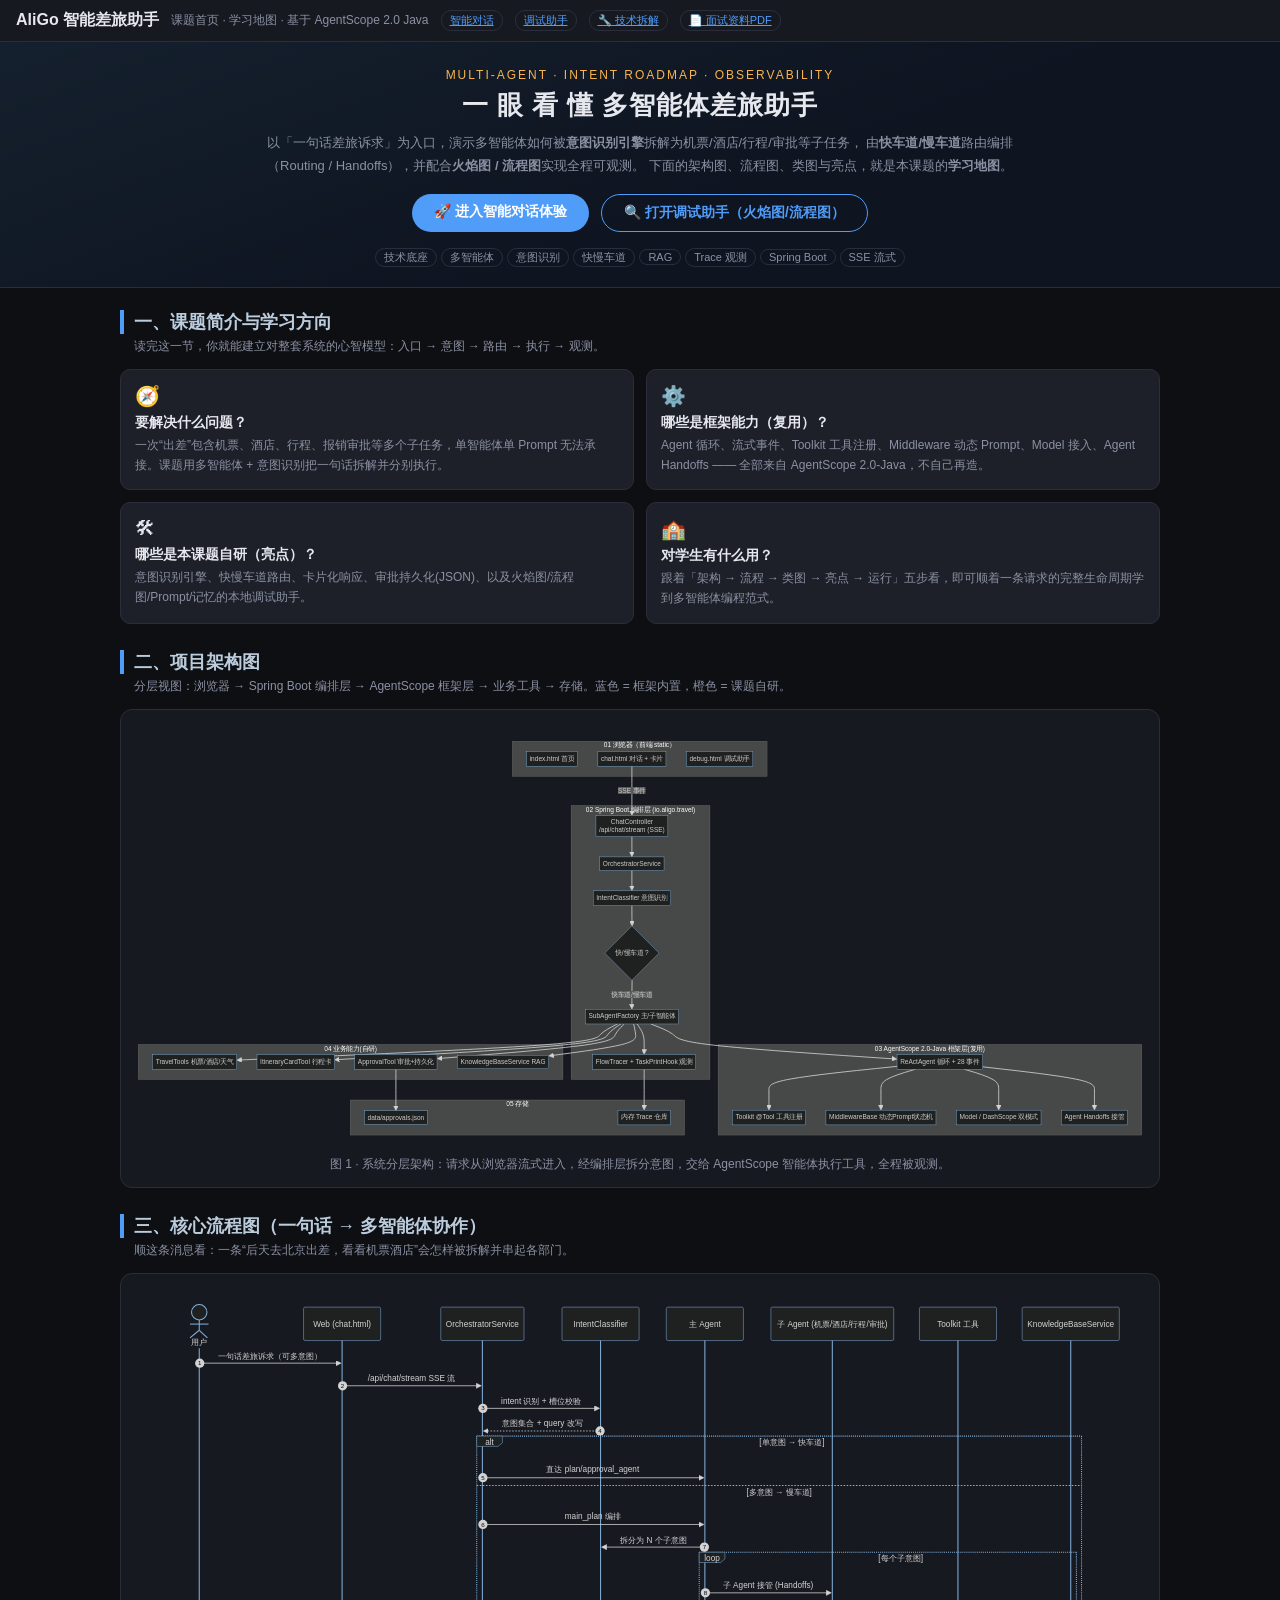
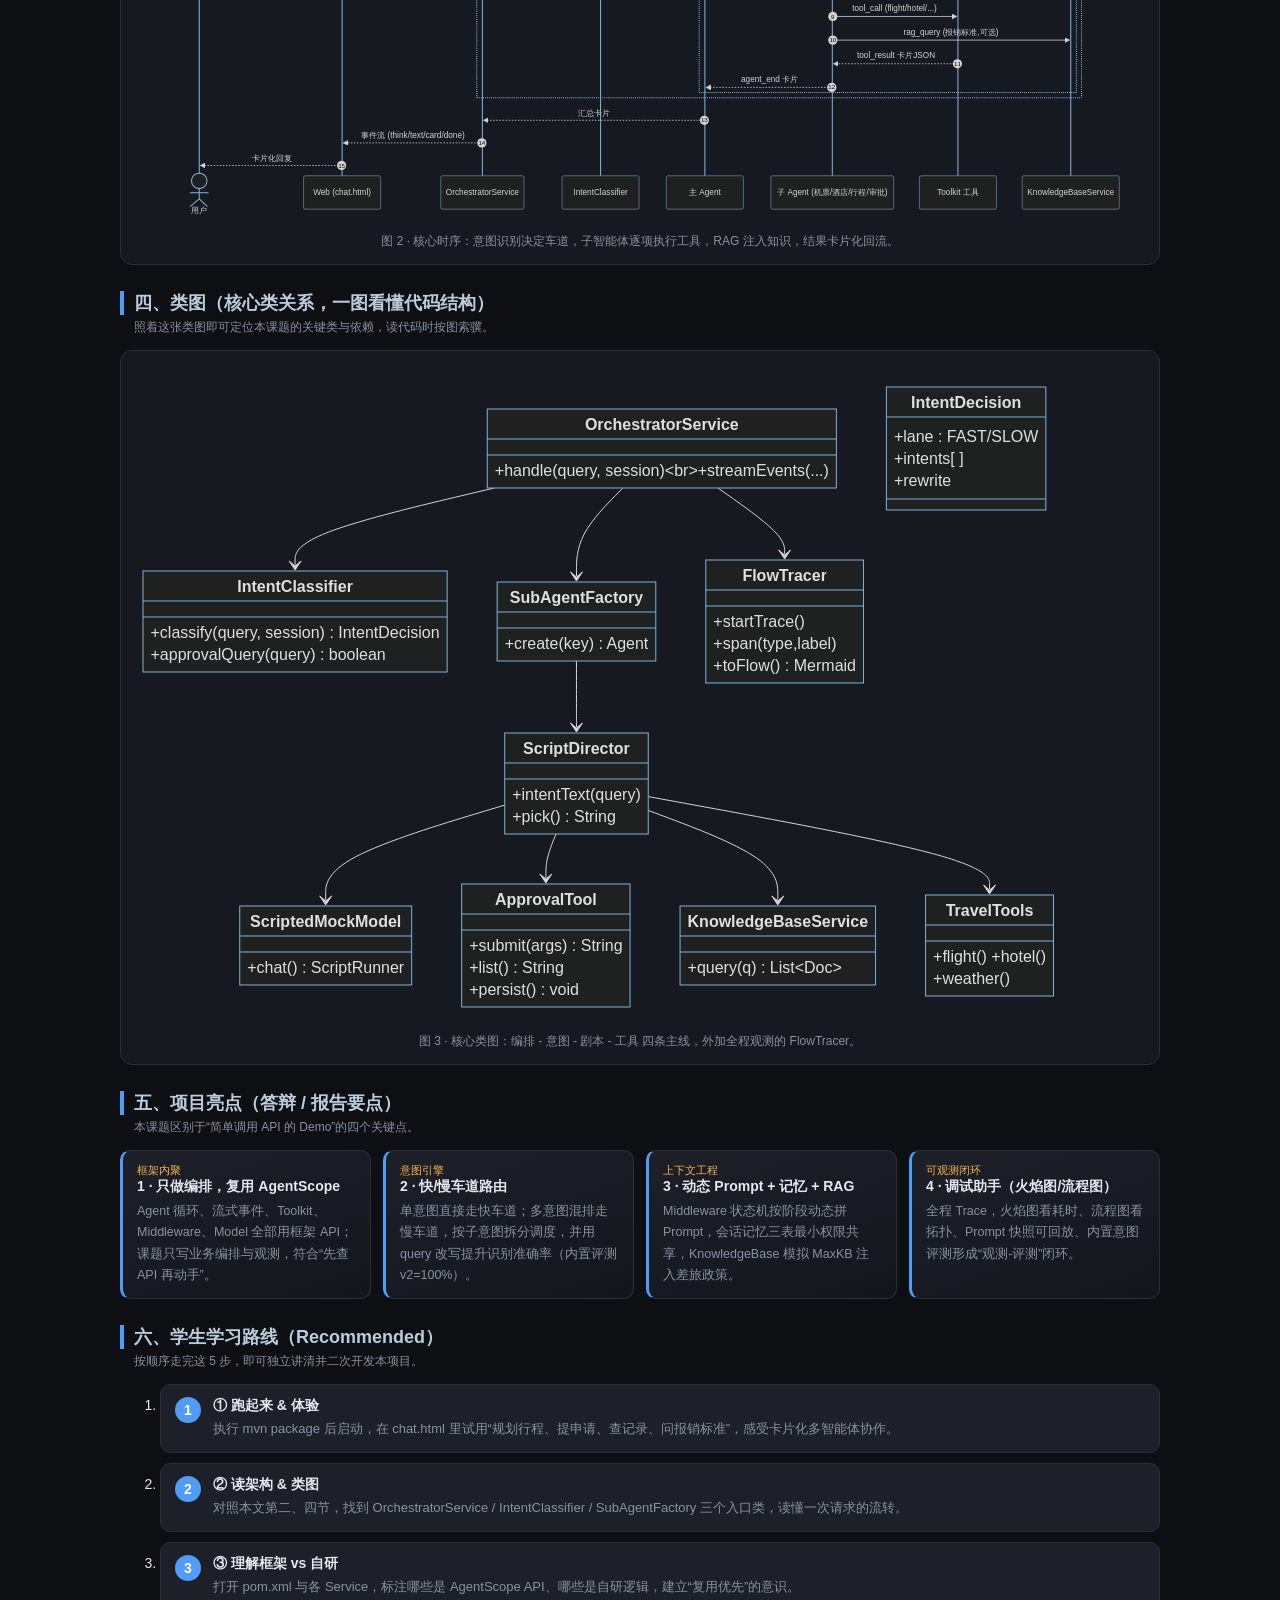
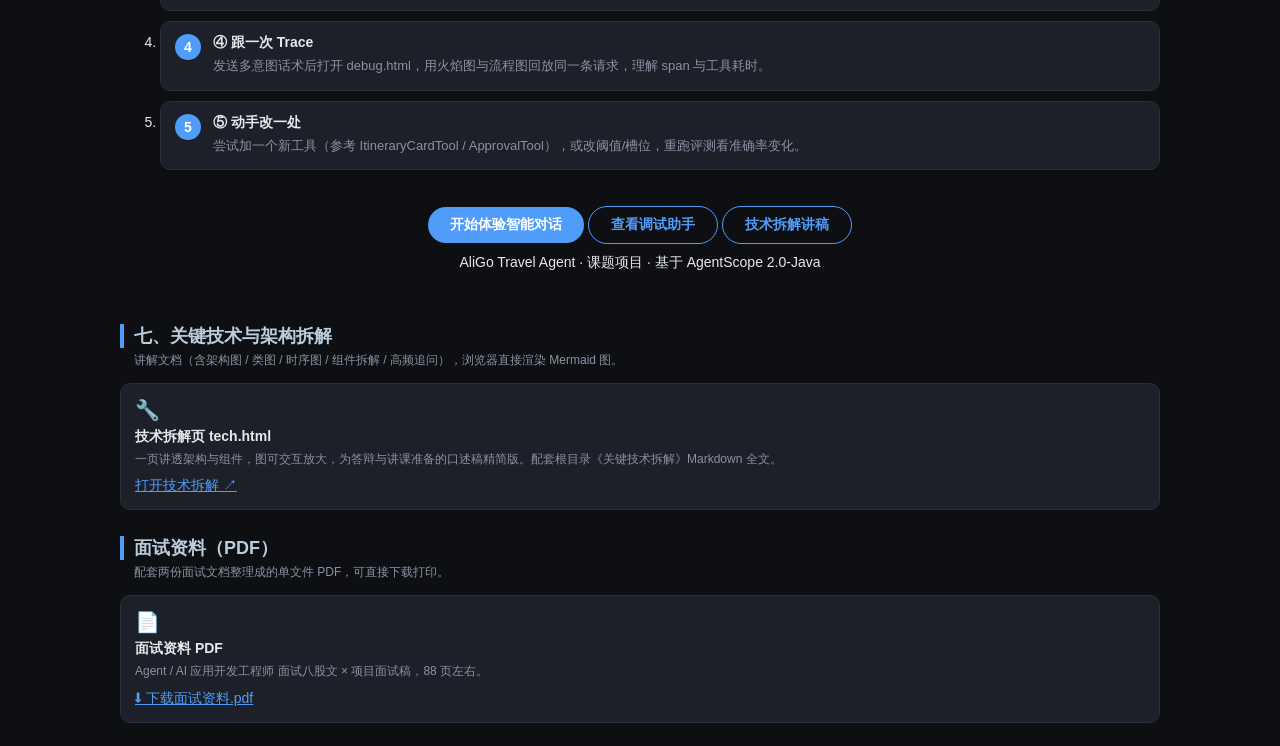
==== src/main/resources/static/index.html @ 4bcbe048 "feat: 基于 AgentScope 2.0-Java 的多智能体差旅助手（Spring Boot） 主规划 Agent + 行程/信息/知识库/审批 4 个子 Agent 编排； 快/慢车道路由 " ====
<!DOCTYPE html>
<html lang="zh-CN">
<head>
<meta charset="UTF-8">
<meta name="viewport" content="width=device-width, initial-scale=1.0">
<title>AliGo 智能差旅助手 · 课题首页（基于 AgentScope 2.0 Java）</title>
<link rel="stylesheet" href="app.css">
<style>
  body { background: var(--bg); }
  .home-hero { padding: 26px 36px 18px; text-align: center; background: linear-gradient(160deg,#15202e,#0e1420 60%); border-bottom: 1px solid var(--line); }
  .home-hero h1 { font-size: 26px; margin: 6px 0 8px; letter-spacing: 1px; }
  .home-hero .tagline { color: var(--muted); font-size: 13px; max-width: 760px; margin: 0 auto 16px; line-height: 1.8; }
  .home-hero .cta { display: flex; gap: 12px; justify-content: center; flex-wrap: wrap; }
  .cta a { display: inline-block; padding: 9px 22px; border-radius: 22px; text-decoration: none; font-size: 14px; font-weight: 600; background: var(--accent); color: #fff; border: none; }
  .cta a.ghost { background: transparent; border: 1px solid var(--accent); color: var(--accent); }
  section { max-width: 1080px; margin: 10px auto 26px; padding: 0 20px; }
  section > h2 { font-size: 18px; margin: 22px 0 4px; color: #bcd; border-left: 4px solid var(--accent); padding-left: 10px; }
  section > .sub { color: var(--muted); font-size: 12px; margin: 2px 0 14px; padding-left: 14px; }
  .boxes { display: grid; grid-template-columns: repeat(auto-fit,minmax(210px,1fr)); gap: 12px; margin-top: 12px; }
  .boxx { background: var(--panel2); border: 1px solid var(--line); border-radius: 10px; padding: 14px; }
  .boxx .ic { font-size: 20px; }
  .boxx h4 { margin: 6px 0 4px; font-size: 14px; }
  .boxx p { margin: 0; color: var(--muted); font-size: 12px; line-height: 1.65; }
  .diagram { background: var(--panel); border: 1px solid var(--line); border-radius: 12px; padding: 14px; margin-top: 10px; }
  .diagram .cap { color: var(--muted); font-size: 12px; margin-top: 10px; text-align: center; }
  .mermaid { background: transparent; }
  .two-col { display: grid; grid-template-columns: 1fr 1fr; gap: 12px; }
  @media (max-width: 900px){ .two-col{grid-template-columns:1fr} }
  .learn ol { margin: 0; padding-left: 0; counter-reset: step; list-style: none; }
  .learn li { background: var(--panel2); border: 1px solid var(--line); border-radius: 10px; padding: 12px 14px; margin-bottom: 10px; counter-increment: step; position: relative; padding-left: 52px; }
  .learn li::before { content: counter(step); position: absolute; left: 14px; top: 12px; width: 26px; height: 26px; background: var(--accent); color: #fff; text-align: center; line-height: 26px; border-radius: 50%; font-weight: 700; }
  .learn li b { display: block; margin-bottom: 3px; font-size: 14px; }
  .learn li span { color: var(--muted); font-size: 13px; line-height: 1.7; }
  .chip { display:inline-block; padding:1px 8px; border-radius:10px; font-size:11px; border:1px solid var(--line); color:var(--muted); margin:2px; }
  .highlight-grid { display:grid; grid-template-columns:repeat(auto-fit,minmax(230px,1fr)); gap:12px; margin-top:10px; }
  .hl { background: linear-gradient(160deg,var(--panel2),var(--card)); border:1px solid var(--line); border-left:3px solid var(--accent); border-radius:10px; padding:12px 14px; }
  .hl h4 { margin:0 0 5px; font-size:14px; }
  .hl p { margin:0; color:var(--muted); font-size:12.5px; line-height:1.7; }
  .hl .tag { font-size:11px; color:var(--slow); }
  .home-cta-end { text-align:center; padding: 10px 0 30px; }
</style>
</head>
<body>

<header>
  <h1>AliGo 智能差旅助手</h1>
  <span class="sub">课题首页 · 学习地图 · 基于 AgentScope 2.0 Java</span>
  <a class="badge link" href="chat.html" target="_blank">智能对话</a>
  <a class="badge link" href="debug.html" target="_blank">调试助手</a>
  <a class="badge link" href="tech.html" target="_blank">🔧 技术拆解</a>
  <a class="badge link" href="Agent面试资料.pdf" target="_blank">📄 面试资料PDF</a>
</header>

<div class="home-hero">
  <div style="font-size:12px;color:var(--slow);letter-spacing:2px;">MULTI-AGENT · INTENT ROADMAP · OBSERVABILITY</div>
  <h1>一 眼 看 懂 多智能体差旅助手</h1>
  <p class="tagline">
    以「一句话差旅诉求」为入口，演示多智能体如何被<strong>意图识别引擎</strong>拆解为机票/酒店/行程/审批等子任务，
    由<strong>快车道/慢车道</strong>路由编排（Routing / Handoffs），并配合<strong>火焰图 / 流程图</strong>实现全程可观测。
    下面的架构图、流程图、类图与亮点，就是本课题的<strong>学习地图</strong>。
  </p>
  <div class="cta">
    <a href="chat.html" target="_blank">🚀 进入智能对话体验</a>
    <a class="ghost" href="debug.html" target="_blank">🔍 打开调试助手（火焰图/流程图）</a>
  </div>
  <div style="margin-top:14px">
    <span class="chip">技术底座</span><span class="chip">多智能体</span><span class="chip">意图识别</span><span class="chip">快慢车道</span><span class="chip">RAG</span><span class="chip">Trace 观测</span><span class="chip">Spring Boot</span><span class="chip">SSE 流式</span>
  </div>
</div>

<section>
  <h2>一、课题简介与学习方向</h2>
  <div class="sub">读完这一节，你就能建立对整套系统的心智模型：入口 → 意图 → 路由 → 执行 → 观测。</div>
  <div class="two-col">
    <div class="boxx"><div class="ic">🧭</div><h4>要解决什么问题？</h4><p>一次“出差”包含机票、酒店、行程、报销审批等多个子任务，单智能体单 Prompt 无法承接。课题用多智能体 + 意图识别把一句话拆解并分别执行。</p></div>
    <div class="boxx"><div class="ic">⚙️</div><h4>哪些是框架能力（复用）？</h4><p>Agent 循环、流式事件、Toolkit 工具注册、Middleware 动态 Prompt、Model 接入、Agent Handoffs —— 全部来自 AgentScope 2.0-Java，不自己再造。</p></div>
    <div class="boxx"><div class="ic">🛠</div><h4>哪些是本课题自研（亮点）？</h4><p>意图识别引擎、快慢车道路由、卡片化响应、审批持久化(JSON)、以及火焰图/流程图/Prompt/记忆的本地调试助手。</p></div>
    <div class="boxx"><div class="ic">🏫</div><h4>对学生有什么用？</h4><p>跟着「架构 → 流程 → 类图 → 亮点 → 运行」五步看，即可顺着一条请求的完整生命周期学到多智能体编程范式。</p></div>
  </div>
</section>

<section>
  <h2>二、项目架构图</h2>
  <div class="sub">分层视图：浏览器 → Spring Boot 编排层 → AgentScope 框架层 → 业务工具 → 存储。蓝色 = 框架内置，橙色 = 课题自研。</div>
  <div class="diagram">
    <pre class="mermaid">
flowchart TB
  subgraph CLIENT["01 浏览器（前端 static）"]
    W1["index.html 首页"]
    W2["chat.html 对话 + 卡片"]
    W3["debug.html 调试助手"]
  end
  subgraph WEB["02 Spring Boot 编排层 (io.aligo.travel)"]
    C1["ChatController<br/>/api/chat/stream (SSE)"]
    O1["OrchestratorService"]
    I1["IntentClassifier 意图识别"]
    R1{"快/慢车道 ?"}
    F1["SubAgentFactory 主/子智能体"]
    TR["FlowTracer + TaskPrintHook 观测"]
  end
  subgraph ASF["03 AgentScope 2.0-Java 框架层(复用)"]
    A1["ReActAgent 循环 + 28 事件"]
    A2["Toolkit @Tool 工具注册"]
    A3["MiddlewareBase 动态Prompt状态机"]
    A4["Model / DashScope 双模式"]
    A5["Agent Handoffs 接管"]
  end
  subgraph BUS["04 业务能力(自研)"]
    T1["TravelTools 机票/酒店/天气"]
    T2["ItineraryCardTool 行程卡"]
    T3["ApprovalTool 审批+持久化"]
    KG["KnowledgeBaseService RAG"]
  end
  subgraph STO["05 存储"]
    D1["data/approvals.json"]
    D2["内存 Trace 仓库"]
  end
  W2 -->|SSE 事件| C1
  C1 --> O1 --> I1 --> R1
  R1 -->|快车道/慢车道| F1
  F1 --> A1 --> A4
  A1 --> A2
  A1 --> A3
  A1 --> A5
  F1 --> TR
  F1 --> T1 & T2 & T3 & KG
  T3 --> D1
  TR --> D2
    </pre>
    <div class="cap">图 1 · 系统分层架构：请求从浏览器流式进入，经编排层拆分意图，交给 AgentScope 智能体执行工具，全程被观测。</div>
  </div>
</section>

<section>
  <h2>三、核心流程图（一句话 → 多智能体协作）</h2>
  <div class="sub">顺这条消息看：一条“后天去北京出差，看看机票酒店”会怎样被拆解并串起各部门。</div>
  <div class="diagram">
    <pre class="mermaid">
sequenceDiagram
  autonumber
  actor U as 用户
  participant W as Web (chat.html)
  participant O as OrchestratorService
  participant I as IntentClassifier
  participant M as 主 Agent
  participant SA as 子 Agent (机票/酒店/行程/审批)
  participant T as Toolkit 工具
  participant KG as KnowledgeBaseService
  U->>W: 一句话差旅诉求（可多意图）
  W->>O: /api/chat/stream SSE 流
  O->>I: intent 识别 + 槽位校验
  I-->>O: 意图集合 + query 改写
  alt 单意图 → 快车道
    O->>M: 直达 plan/approval_agent
  else 多意图 → 慢车道
    O->>M: main_plan 编排
    M->>I: 拆分为 N 个子意图
    loop 每个子意图
      M->>SA: 子 Agent 接管 (Handoffs)
      SA->>T: tool_call (flight/hotel/...)
      SA->>KG: rag_query (报销标准,可选)
      T-->>SA: tool_result 卡片JSON
      SA-->>M: agent_end 卡片
    end
  end
  M-->>O: 汇总卡片
  O-->>W: 事件流 (think/text/card/done)
  W-->>U: 卡片化回复
    </pre>
    <div class="cap">图 2 · 核心时序：意图识别决定车道，子智能体逐项执行工具，RAG 注入知识，结果卡片化回流。</div>
  </div>
</section>

<section>
  <h2>四、类图（核心类关系，一图看懂代码结构）</h2>
  <div class="sub">照着这张类图即可定位本课题的关键类与依赖，读代码时按图索骥。</div>
  <div class="diagram">
    <pre class="mermaid">
classDiagram
  class OrchestratorService {
    +handle(query, session)<br/>+streamEvents(...)
  }
  class IntentClassifier {
    +classify(query, session) IntentDecision
    +approvalQuery(query) boolean
  }
  class IntentDecision {
    +lane : FAST/SLOW
    +intents[ ]
    +rewrite
  }
  class SubAgentFactory {
    +create(key) Agent
  }
  class ScriptDirector {
    +intentText(query)
    +pick() String
  }
  class ScriptedMockModel {
    +chat() ScriptRunner
  }
  class FlowTracer {
    +startTrace()
    +span(type,label)
    +toFlow() Mermaid
  }
  class ApprovalTool {
    +submit(args) String
    +list() String
    +persist() void
  }
  class KnowledgeBaseService {
    +query(q) List~Doc~
  }
  class TravelTools {
    +flight() +hotel()
    +weather() 
  }
  OrchestratorService --> IntentClassifier
  OrchestratorService --> SubAgentFactory
  OrchestratorService --> FlowTracer
  SubAgentFactory --> ScriptDirector
  ScriptDirector --> ScriptedMockModel
  ScriptDirector --> ApprovalTool
  ScriptDirector --> KnowledgeBaseService
  ScriptDirector --> TravelTools
    </pre>
    <div class="cap">图 3 · 核心类图：编排 - 意图 - 剧本 - 工具 四条主线，外加全程观测的 FlowTracer。</div>
  </div>
</section>

<section>
  <h2>五、项目亮点（答辩 / 报告要点）</h2>
  <div class="sub">本课题区别于“简单调用 API 的 Demo”的四个关键点。</div>
  <div class="highlight-grid">
    <div class="hl"><div class="tag">框架内聚</div><h4>1 · 只做编排，复用 AgentScope</h4><p>Agent 循环、流式事件、Toolkit、Middleware、Model 全部用框架 API；课题只写业务编排与观测，符合“先查 API 再动手”。</p></div>
    <div class="hl"><div class="tag">意图引擎</div><h4>2 · 快/慢车道路由</h4><p>单意图直接走快车道；多意图混排走慢车道，按子意图拆分调度，并用 query 改写提升识别准确率（内置评测 v2=100%）。</p></div>
    <div class="hl"><div class="tag">上下文工程</div><h4>3 · 动态 Prompt + 记忆 + RAG</h4><p>Middleware 状态机按阶段动态拼 Prompt，会话记忆三表最小权限共享，KnowledgeBase 模拟 MaxKB 注入差旅政策。</p></div>
    <div class="hl"><div class="tag">可观测闭环</div><h4>4 · 调试助手（火焰图/流程图）</h4><p>全程 Trace，火焰图看耗时、流程图看拓扑、Prompt 快照可回放、内置意图评测形成“观测-评测”闭环。</p></div>
  </div>
</section>

<section>
  <h2>六、学生学习路线（Recommended）</h2>
  <div class="sub">按顺序走完这 5 步，即可独立讲清并二次开发本项目。</div>
  <ol class="learn">
    <li><b>① 跑起来 & 体验</b><span>执行 mvn package 后启动，在 chat.html 里试用“规划行程、提申请、查记录、问报销标准”，感受卡片化多智能体协作。</span></li>
    <li><b>② 读架构 & 类图</b><span>对照本文第二、四节，找到 OrchestratorService / IntentClassifier / SubAgentFactory 三个入口类，读懂一次请求的流转。</span></li>
    <li><b>③ 理解框架 vs 自研</b><span>打开 pom.xml 与各 Service，标注哪些是 AgentScope API、哪些是自研逻辑，建立“复用优先”的意识。</span></li>
    <li><b>④ 跟一次 Trace</b><span>发送多意图话术后打开 debug.html，用火焰图与流程图回放同一条请求，理解 span 与工具耗时。</span></li>
    <li><b>⑤ 动手改一处</b><span>尝试加一个新工具（参考 ItineraryCardTool / ApprovalTool），或改阈值/槽位，重跑评测看准确率变化。</span></li>
  </ol>
</section>

<div class="home-cta-end">
  <div class="cta" style="justify-content:center">
    <a href="chat.html" target="_blank">开始体验智能对话</a>
    <a class="ghost" href="debug.html" target="_blank">查看调试助手</a>
    <a class="ghost" href="tech.html" target="_blank">技术拆解讲稿</a>
  </div>
  <div class="sub" style="margin-top:10px">AliGo Travel Agent · 课题项目 · 基于 AgentScope 2.0-Java</div>
</div>

<script src="mermaid.min.js"></script>
<script>try{mermaid.initialize({startOnLoad:true,theme:'dark'});}catch(e){}</script>

  <section>
  <h2>七、关键技术与架构拆解</h2>
  <div class="sub">讲解文档（含架构图 / 类图 / 时序图 / 组件拆解 / 高频追问），浏览器直接渲染 Mermaid 图。</div>
  <div class="boxes"><div class="boxx"><div class="ic">🔧</div><h4>技术拆解页 tech.html</h4><p>一页讲透架构与组件，图可交互放大，为答辩与讲课准备的口述稿精简版。配套根目录《关键技术拆解》Markdown 全文。</p><a href="tech.html" target="_blank" class="link" style="display:inline-block;margin-top:8px">打开技术拆解 ↗</a></div></div>
</section>
<section>
    <h2>面试资料（PDF）</h2>
    <div class="sub">配套两份面试文档整理成的单文件 PDF，可直接下载打印。</div>
    <div class="boxes"><div class="boxx"><div class="ic">📄</div><h4>面试资料 PDF</h4><p>Agent / AI 应用开发工程师 面试八股文 × 项目面试稿，88 页左右。</p><a href="Agent面试资料.pdf" target="_blank" class="link" style="display:inline-block;margin-top:8px">⬇ 下载面试资料.pdf</a></div></div>
  </section>
</body>
</html>
---- src/main/resources/static/app.css ----
:root {
  --bg: #0e0f13;
  --panel: #171921;
  --panel2: #1d2029;
  --line: #2a2e3a;
  --text: #e6e8ee;
  --muted: #8b91a3;
  --accent: #4f9cf9;
  --fast: #3fc785;
  --slow: #f9b44f;
  --routing: #4f9cf9;
  --handoff: #d16ee0;
  --card: #14161d;
  --ok: #3fc785;
  --err: #f97070;
}
* { box-sizing: border-box; }
body {
  margin: 0;
  background: var(--bg);
  color: var(--text);
  font-family: "PingFang SC", "Microsoft YaHei", "Segoe UI", sans-serif;
  font-size: 14px;
}
header {
  display: flex;
  align-items: center;
  gap: 12px;
  padding: 10px 16px;
  background: var(--panel);
  border-bottom: 1px solid var(--line);
}
header h1 { font-size: 16px; margin: 0; font-weight: 600; }
header .sub { color: var(--muted); font-size: 12px; }
.badge {
  padding: 2px 8px;
  border-radius: 10px;
  font-size: 11px;
  border: 1px solid var(--line);
  color: var(--muted);
  white-space: nowrap;
}
.badge.mock { color: var(--slow); border-color: var(--slow); }
.badge.dashscope { color: var(--fast); border-color: var(--fast); }
.badge a { color: var(--accent); text-decoration: none; }
.layout { display: grid; grid-template-columns: minmax(420px, 54%) 1fr; height: calc(100vh - 45px); }
.left { display: flex; flex-direction: column; border-right: 1px solid var(--line); min-width: 0; }
.right { display: flex; flex-direction: column; min-width: 0; background: var(--panel); }

/* ----- shortcuts ----- */
.shortcuts {
  display: flex; gap: 6px; flex-wrap: wrap; padding: 8px 12px; border-bottom: 1px solid var(--line);
  background: var(--panel2);
}
.shortcuts button {
  background: #232838; color: #cfd5e6; border: 1px solid var(--line); border-radius: 14px;
  padding: 4px 10px; font-size: 12px; cursor: pointer;
}
.shortcuts button:hover { border-color: var(--accent); color: var(--accent); }
.shortcuts .lane { font-size: 10px; padding: 0 4px; border-radius: 4px; margin-left: 4px; }
.shortcuts .lane.fast { background: rgba(63,199,133,.15); color: var(--fast); }
.shortcuts .lane.slow { background: rgba(249,180,79,.15); color: var(--slow); }

/* ----- chat ----- */
.chat { flex: 1; overflow-y: auto; padding: 14px 16px; display: flex; flex-direction: column; gap: 12px; }
.msg { max-width: 88%; }
.msg.user { align-self: flex-end; background: #27436e; border-radius: 12px 12px 2px 12px; padding: 9px 12px; }
.msg.assistant {
  align-self: flex-start; background: var(--panel2); border: 1px solid var(--line);
  border-radius: 2px 12px 12px 12px; padding: 9px 12px; min-width: 40%;
}
.msg .who { font-size: 11px; color: var(--accent); margin-bottom: 4px; }
.msg .who.handoff { color: var(--handoff); }
.msg .body { white-space: pre-wrap; line-height: 1.65; }
.msg .body .thinkbox {
  display: block; margin: 6px 0; padding: 6px 9px; background: #12141a; border-left: 3px solid #6a5acd;
  color: #b9aef0; font-size: 12px; border-radius: 0 6px 6px 0; cursor: pointer;
}
.msg .body .thinkbox .c { display: none; white-space: pre-wrap; margin-top: 4px; color: #9a92c9; }
.msg .body .thinkbox.open .c { display: block; }
.card {
  margin-top: 8px; background: var(--card); border: 1px solid var(--line); border-radius: 10px;
  padding: 10px 12px; min-width: 280px;
}
.card .t { font-size: 12px; color: var(--muted); margin-bottom: 6px; }
.card table { width: 100%; border-collapse: collapse; font-size: 12px; }
.card td, .card th { padding: 4px 6px; text-align: left; border-bottom: 1px dashed #262a36; }
.card .price { color: var(--slow); }
.card .ok { color: var(--ok); }
.card .no { color: var(--err); }
.card button.order {
  margin-top: 8px; background: var(--accent); color: #fff; border: none; padding: 6px 14px;
  border-radius: 6px; cursor: pointer;
}
.card .kv { display: flex; gap: 14px; flex-wrap: wrap; font-size: 12.5px; }
.card .kv div b { color: var(--accent); font-weight: 600; }
.card .src { color: var(--muted); font-size: 11px; margin-top: 4px; border-top: 1px dashed #262a36; padding-top: 4px; }

/* ----- input bar ----- */
.inputbar { display: flex; gap: 8px; padding: 10px 12px; border-top: 1px solid var(--line); background: var(--panel2); }
.inputbar input {
  flex: 1; background: #12141a; border: 1px solid var(--line); color: var(--text);
  border-radius: 8px; padding: 9px 12px; font-size: 14px; outline: none;
}
.inputbar input:focus { border-color: var(--accent); }
.inputbar button {
  background: var(--accent); border: none; border-radius: 8px; color: #fff;
  padding: 0 18px; cursor: pointer; font-size: 14px;
}
.inputbar button:disabled { opacity: .4; cursor: not-allowed; }
.inputbar select {
  background: #12141a; color: var(--muted); border: 1px solid var(--line); border-radius: 8px; padding: 0 6px;
}

/* ----- right panel: thought chain ----- */
.right .tabs { display: flex; border-bottom: 1px solid var(--line); }
.right .tabs button {
  flex: 0 0 auto; background: none; border: none; color: var(--muted); padding: 10px 14px;
  cursor: pointer; font-size: 13px; border-bottom: 2px solid transparent;
}
.right .tabs button.active { color: var(--accent); border-bottom-color: var(--accent); }
.right .content { flex: 1; overflow-y: auto; padding: 10px 12px; }
.thinking { display: flex; flex-direction: column; gap: 6px; }
.tnode {
  background: var(--panel2); border: 1px solid var(--line); border-radius: 8px;
  padding: 7px 10px; font-size: 12.5px; margin-left: calc(var(--lv) * 18px);
  border-left: 3px solid #555;
}
.tnode.DOING { border-left-color: var(--slow); }
.tnode.DONE { border-left-color: var(--ok); }
.tnode.FAILED { border-left-color: var(--err); }
.tnode .head { display: flex; align-items: center; gap: 6px; }
.tnode .status { font-size: 11px; }
.tnode.DOING .status { color: var(--slow); }
.tnode.DONE .status { color: var(--ok); }
.tnode.FAILED .status { color: var(--err); }
.tnode .name { color: var(--text); font-weight: 600; }
.tnode .lbl { color: var(--muted); }
.tnode .time { margin-left: auto; color: var(--muted); font-size: 11px; }
.tnode .io {
  margin-top: 5px; font-size: 11.5px; color: #9aa0b5; background: #12141a; border-radius: 6px;
  padding: 5px 8px; max-height: 90px; overflow-y: auto; white-space: pre-wrap; word-break: break-all;
}
@keyframes blink { 0%,100% { opacity: 1 } 50% { opacity: .3 } }
.tnode.DOING .status::after { content: ""; animation: blink 1s infinite; }
.spin { width: 11px; height: 11px; border: 2px solid var(--slow); border-top-color: transparent; border-radius: 50%; display: inline-block; animation: rot .8s linear infinite; }
@keyframes rot { to { transform: rotate(360deg) } }

/* ----- right tabs: debug footer ----- */
.meta {
  background: var(--panel2); border: 1px solid var(--line); border-radius: 8px; padding: 8px 10px;
  font-size: 12px; margin-bottom: 8px; line-height: 1.7;
}
.meta .lane-fast { color: var(--fast); font-weight: 600; }
.meta .lane-slow { color: var(--slow); font-weight: 600; }
.meta code { color: var(--accent); }
.hint { color: var(--muted); font-size: 12px; line-height: 1.8; }
.empty { color: #555; text-align: center; margin-top: 40px; font-size: 13px; line-height: 2; }
a.link { color: var(--accent); cursor: pointer; }
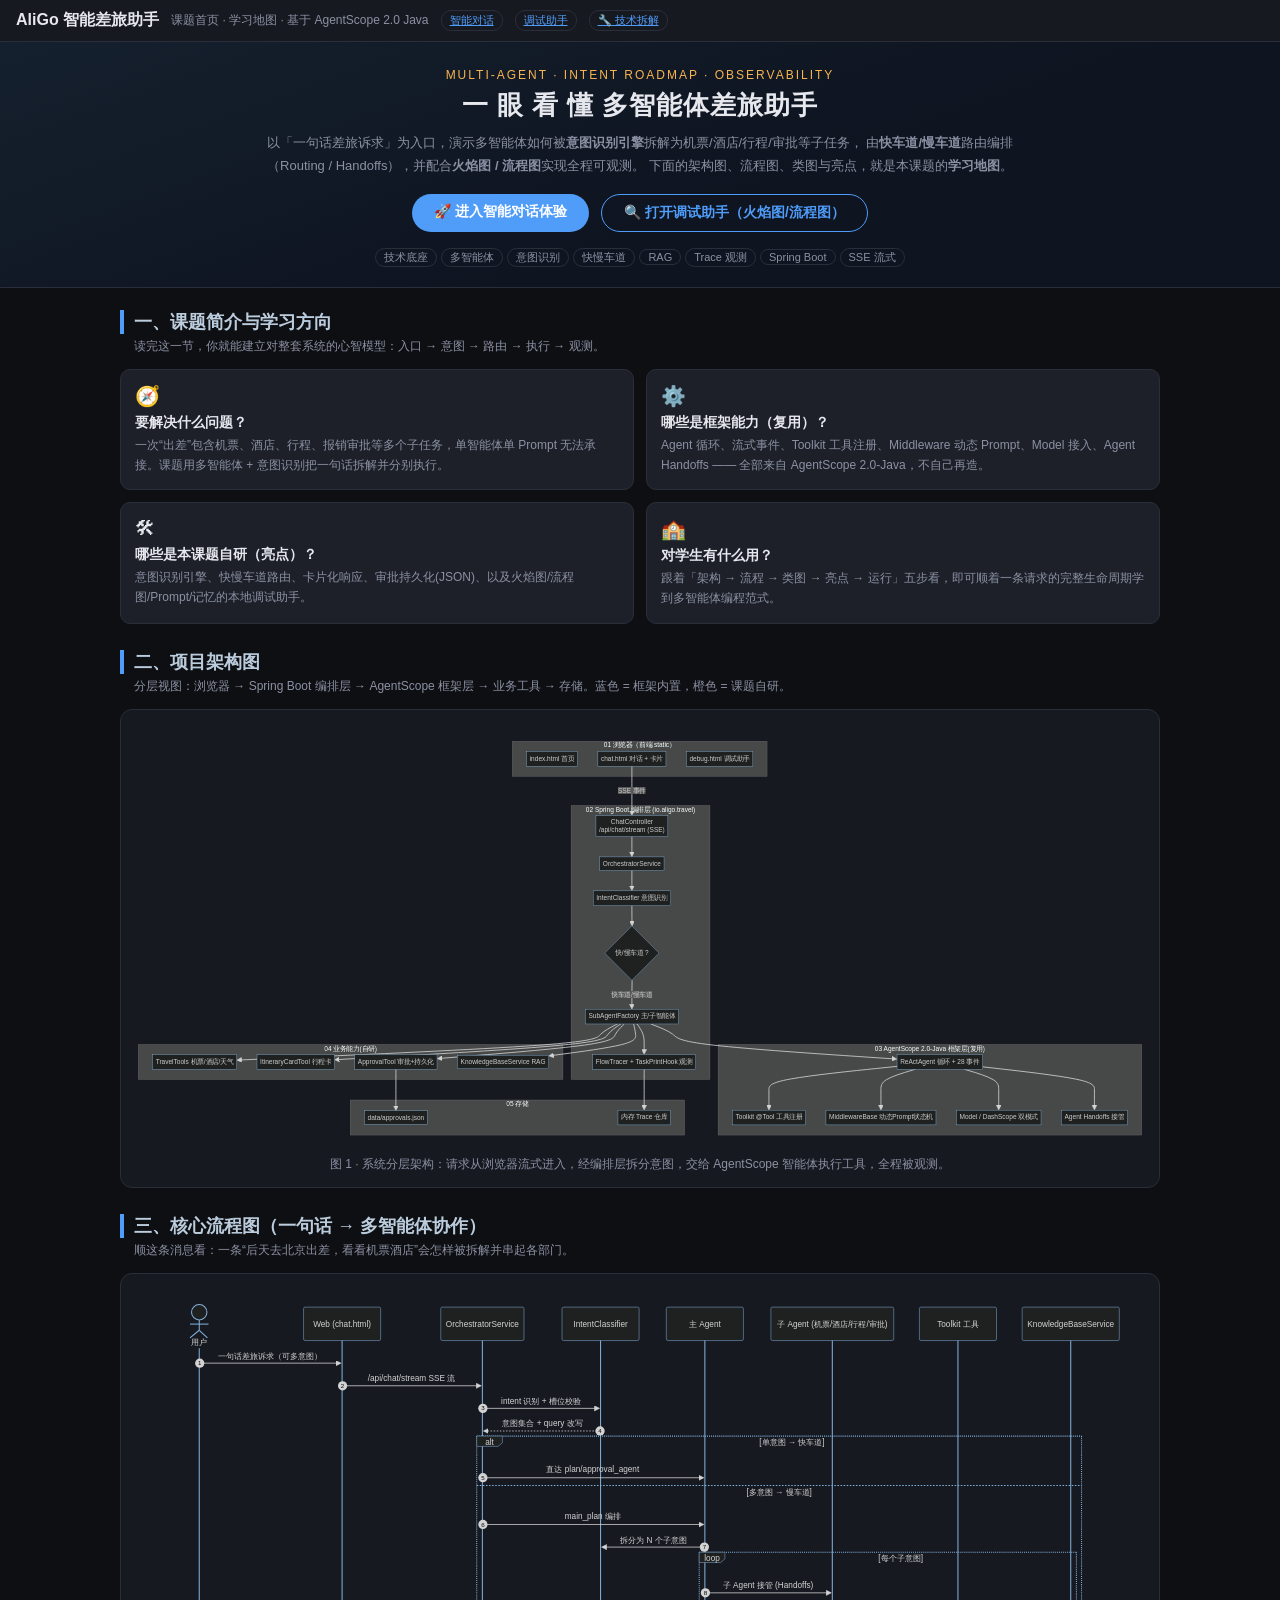
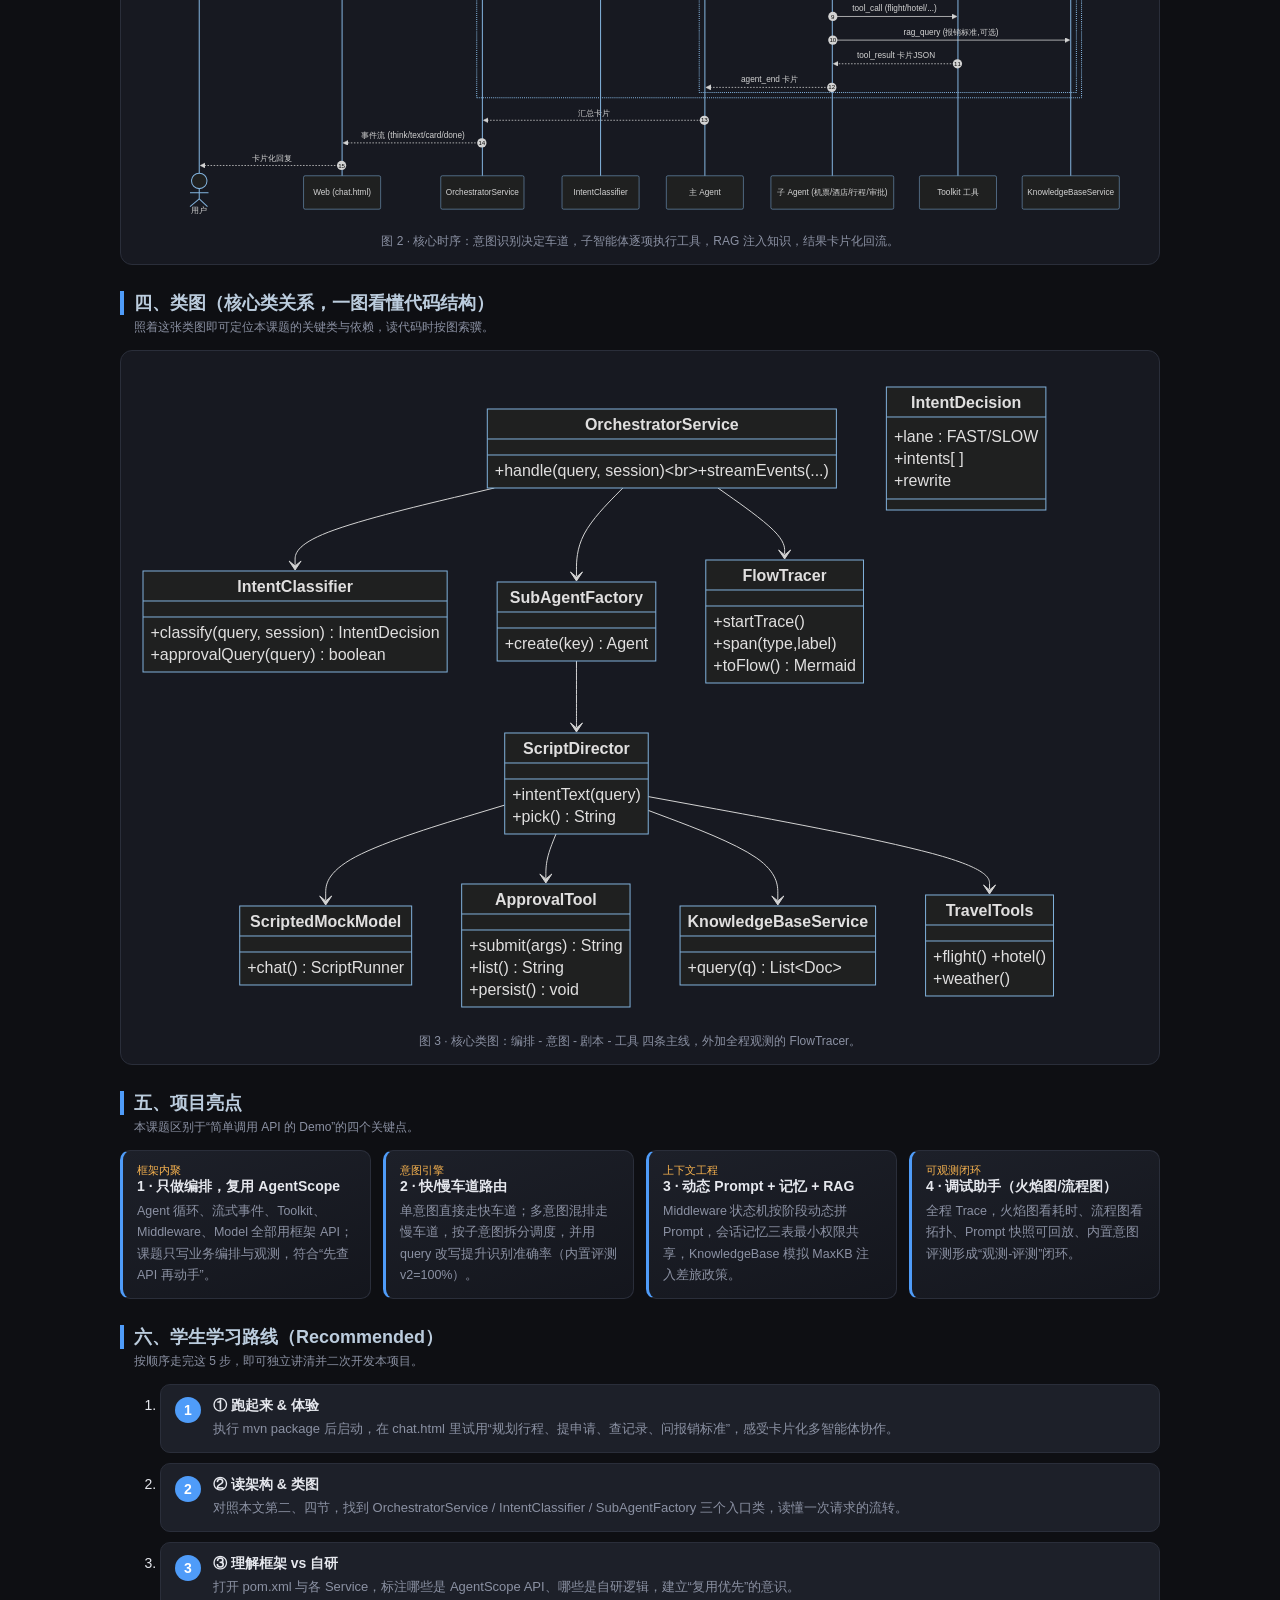
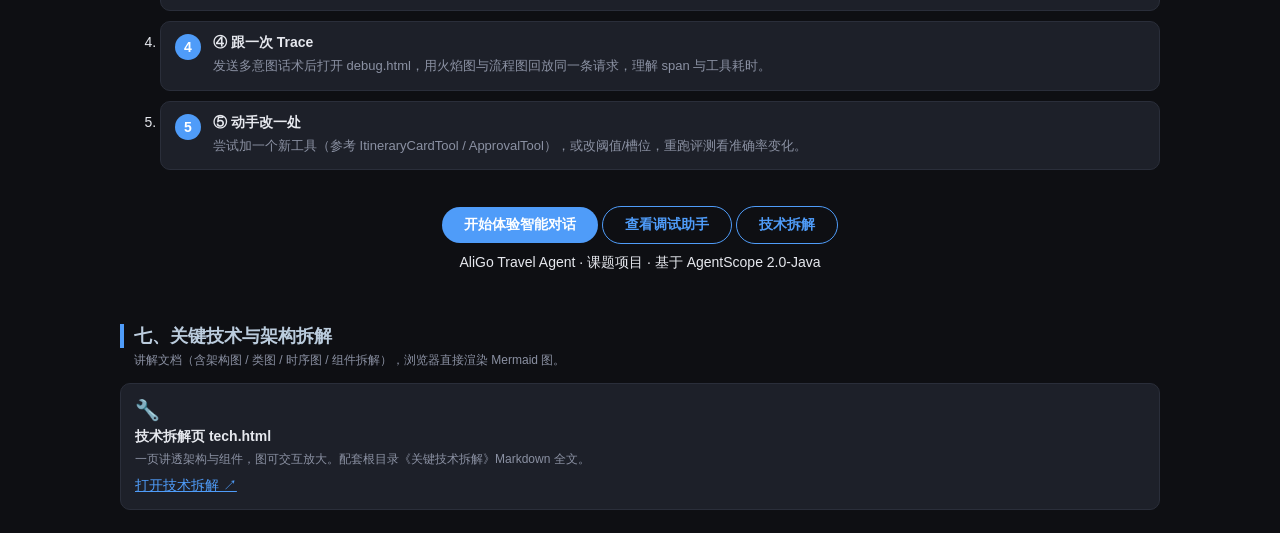
==== commit e0125bc2: "chore: 移除面试准备相关内容 演示页面上摆面试准备材料，会让人认为项目是为面试包装的。  - index.html：删掉「面试资料（PDF）」整节和顶部「面试资料PDF」徽章；   按钮「技术拆" ====
--- a/src/main/resources/static/index.html
+++ b/src/main/resources/static/index.html
@@ -48,7 +48,6 @@
   <a class="badge link" href="chat.html" target="_blank">智能对话</a>
   <a class="badge link" href="debug.html" target="_blank">调试助手</a>
   <a class="badge link" href="tech.html" target="_blank">🔧 技术拆解</a>
-  <a class="badge link" href="Agent面试资料.pdf" target="_blank">📄 面试资料PDF</a>
 </header>
 
 <div class="home-hero">
@@ -230,7 +229,7 @@
 </section>
 
 <section>
-  <h2>五、项目亮点（答辩 / 报告要点）</h2>
+  <h2>五、项目亮点</h2>
   <div class="sub">本课题区别于“简单调用 API 的 Demo”的四个关键点。</div>
   <div class="highlight-grid">
     <div class="hl"><div class="tag">框架内聚</div><h4>1 · 只做编排，复用 AgentScope</h4><p>Agent 循环、流式事件、Toolkit、Middleware、Model 全部用框架 API；课题只写业务编排与观测，符合“先查 API 再动手”。</p></div>
@@ -256,7 +255,7 @@
   <div class="cta" style="justify-content:center">
     <a href="chat.html" target="_blank">开始体验智能对话</a>
     <a class="ghost" href="debug.html" target="_blank">查看调试助手</a>
-    <a class="ghost" href="tech.html" target="_blank">技术拆解讲稿</a>
+    <a class="ghost" href="tech.html" target="_blank">技术拆解</a>
   </div>
   <div class="sub" style="margin-top:10px">AliGo Travel Agent · 课题项目 · 基于 AgentScope 2.0-Java</div>
 </div>
@@ -266,13 +265,8 @@
 
   <section>
   <h2>七、关键技术与架构拆解</h2>
-  <div class="sub">讲解文档（含架构图 / 类图 / 时序图 / 组件拆解 / 高频追问），浏览器直接渲染 Mermaid 图。</div>
-  <div class="boxes"><div class="boxx"><div class="ic">🔧</div><h4>技术拆解页 tech.html</h4><p>一页讲透架构与组件，图可交互放大，为答辩与讲课准备的口述稿精简版。配套根目录《关键技术拆解》Markdown 全文。</p><a href="tech.html" target="_blank" class="link" style="display:inline-block;margin-top:8px">打开技术拆解 ↗</a></div></div>
-</section>
-<section>
-    <h2>面试资料（PDF）</h2>
-    <div class="sub">配套两份面试文档整理成的单文件 PDF，可直接下载打印。</div>
-    <div class="boxes"><div class="boxx"><div class="ic">📄</div><h4>面试资料 PDF</h4><p>Agent / AI 应用开发工程师 面试八股文 × 项目面试稿，88 页左右。</p><a href="Agent面试资料.pdf" target="_blank" class="link" style="display:inline-block;margin-top:8px">⬇ 下载面试资料.pdf</a></div></div>
-  </section>
+  <div class="sub">讲解文档（含架构图 / 类图 / 时序图 / 组件拆解），浏览器直接渲染 Mermaid 图。</div>
+  <div class="boxes"><div class="boxx"><div class="ic">🔧</div><h4>技术拆解页 tech.html</h4><p>一页讲透架构与组件，图可交互放大。配套根目录《关键技术拆解》Markdown 全文。</p><a href="tech.html" target="_blank" class="link" style="display:inline-block;margin-top:8px">打开技术拆解 ↗</a></div></div>
+</section>
 </body>
 </html>
